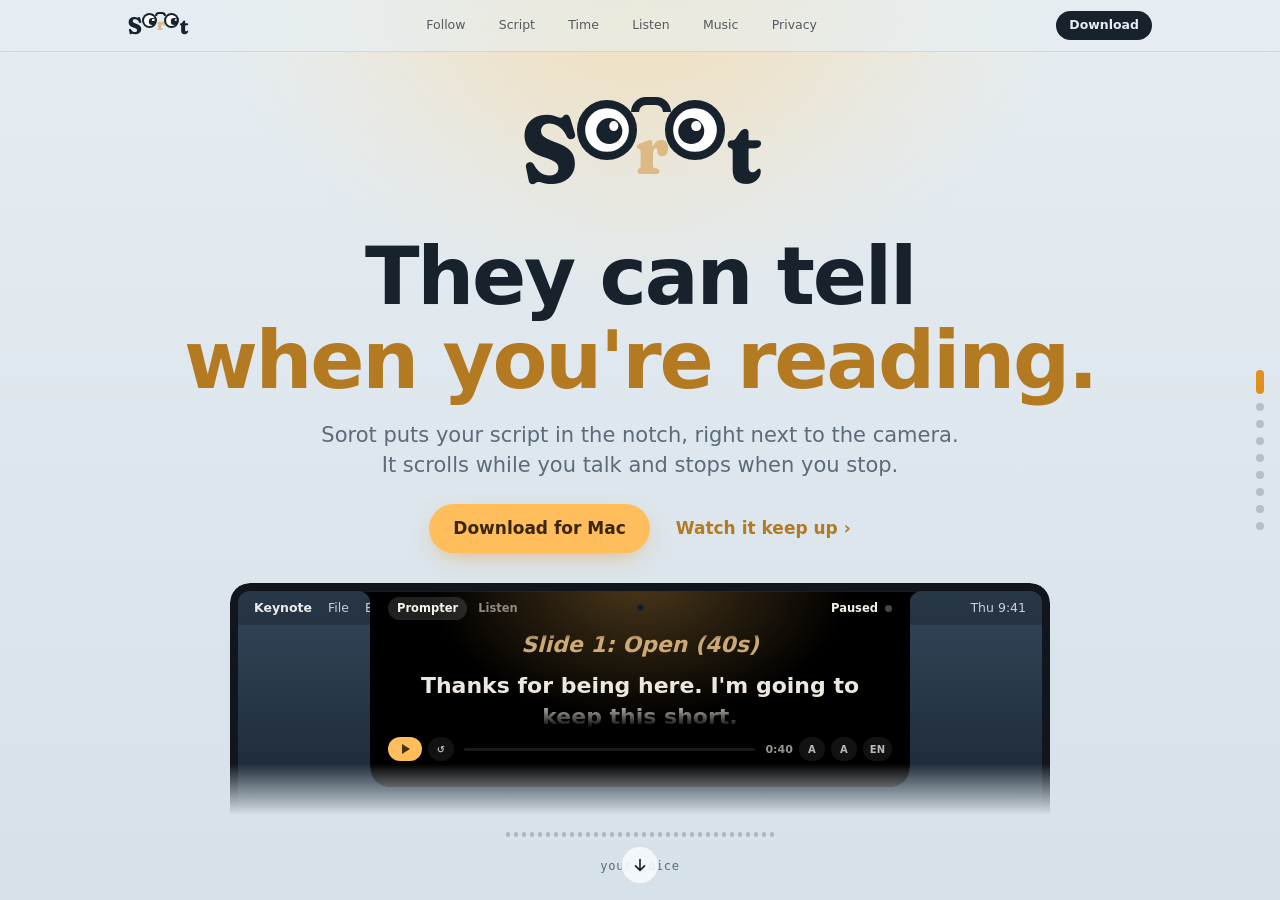
==== index.html @ ab6f8c1e "Add an Activate Sorot Pro guide (sorot.app/activate), linked from the site, the thank-you page and t" ====
<!doctype html>
<html lang="en">
<head>
<meta charset="utf-8">
<meta name="viewport" content="width=device-width, initial-scale=1">
<title>Sorot · the teleprompter in your Mac's notch</title>
<meta name="description" content="They can tell when you're reading. Sorot puts your script in the MacBook notch, next to the camera, and scrolls only while you talk.">
<link rel="canonical" href="https://sorot.app/">
<meta property="og:title" content="Sorot · the teleprompter in your Mac's notch">
<meta property="og:url" content="https://sorot.app/">
<meta property="og:image" content="https://sorot.app/img/icon.png">
<meta name="theme-color" content="#e6edf2">
<link rel="icon" href="img/icon.png?v=2">
<script>
  try {
    const saved = localStorage.getItem("sorot-theme");
    document.documentElement.dataset.theme = saved || (matchMedia("(prefers-color-scheme: dark)").matches ? "dark" : "light");
  } catch { document.documentElement.dataset.theme = "light"; }
</script>
<link rel="preconnect" href="https://fonts.gstatic.com" crossorigin>
<link rel="stylesheet" href="https://fonts.googleapis.com/css2?family=Fraunces:opsz,wght,SOFT@144,750,100&text=Sorot&display=swap">
<link rel="stylesheet" href="site.css?v=28">
</head>
<body>

<header class="nav">
  <a class="brand" href="#top"><span class="logo" role="img" aria-label="Sorot"><span class="ch" aria-hidden="true">S</span><span class="specs" aria-hidden="true"><span class="arch"></span><span class="lens a"><span class="pupil"></span><span class="lid"></span></span><span class="nose">r</span><span class="lens b"><span class="pupil"></span><span class="lid"></span></span></span><span class="ch" aria-hidden="true">t</span></span></a>
  <nav aria-label="Sections">
    <a href="#follow">Follow</a>
    <a href="#script">Script</a>
    <a href="#time">Time</a>
    <a href="#listen">Listen</a>
    <a href="#music">Music</a>
    <a href="#private">Privacy</a>
  </nav>
  <div class="nav-right">
    <a class="get" href="https://github.com/rzrizaldy/sorot/releases/latest/download/Sorot.dmg">Download</a>
  </div>
</header>

<div class="rail" id="rail" aria-label="Slides"></div>
<button class="next" id="next" aria-label="Next slide"><svg viewBox="0 0 20 20" width="18" height="18" aria-hidden="true"><path d="M10 4v12m0 0l-5-5m5 5l5-5" fill="none" stroke="currentColor" stroke-width="1.8" stroke-linecap="round" stroke-linejoin="round"/></svg></button>

<main class="deck" id="deck">

  <section class="slide" id="top" data-title="Sorot">
    <div class="wrap center">
      <p class="hero-logo r"><span class="logo big" role="img" aria-label="Sorot"><span class="ch" aria-hidden="true">S</span><span class="specs" aria-hidden="true"><span class="arch"></span><span class="lens a"><span class="pupil"></span><span class="lid"></span></span><span class="nose">r</span><span class="lens b"><span class="pupil"></span><span class="lid"></span></span></span><span class="ch" aria-hidden="true">t</span></span></p>
      <h1 class="r">They can tell<br><span class="grad-green">when you're reading.</span></h1>
      <p class="lede r">Sorot puts your script in the notch, right next to the camera. It scrolls while you talk and stops when you stop.</p>
      <p class="links r"><a class="btn" href="https://github.com/rzrizaldy/sorot/releases/latest/download/Sorot.dmg">Download for Mac</a><a class="more" href="#follow">Watch it keep up <span aria-hidden="true">›</span></a></p>
      <div class="demo r" data-demo="prompter">
        <div class="screen">
          <div class="menubar"><span><b>Keynote</b><i>File</i><i>Edit</i><i>View</i><i>Play</i></span><span><i>Thu 9:41</i></span></div>
          <div class="notch-wrap">
            <div class="card" data-mode="prompter">
              <div class="c-top">
                <div class="c-tabs"><span class="c-tab" data-tab="prompter">Prompter</span><span class="c-tab" data-tab="listen">Listen</span></div>
                <div class="c-gap"></div>
                <div class="c-status"><span data-el="status">Paused</span><span class="c-dot" data-el="dot"></span></div>
              </div>
              <div class="c-stage"><div class="c-flow" data-el="flow"></div></div>
              <div class="c-foot">
                <span class="c-play" data-el="play"></span><span class="c-chip">↺</span>
                <span class="c-bar"><span data-el="bar"></span></span>
                <span class="c-time" data-el="time">0:40</span>
                <span class="c-chip">A</span><span class="c-chip">A</span><span class="c-chip">EN</span>
              </div>
            </div>
          </div>
          <div class="camera" aria-hidden="true"></div>
        </div>
        <div class="voice"><div class="wave" data-el="wave" aria-hidden="true"></div><p class="voice-label" data-el="label">your voice</p></div>
      </div>
    </div>
  </section>

  <section class="slide" id="follow" data-title="It follows you">
    <div class="wrap">
      <p class="eyebrow green r">Voice follow</p>
      <h2 class="r">Talk, and it moves.<br><span class="dim">Stop, and it stops.</span></h2>
      <div class="tiles three">
        <article class="tile r">
          <div class="strip" data-strip="follow"><span>Thanks</span> <span>for</span> <span>being</span> <span>here</span> <span>today</span></div>
          <h3>One word at a time</h3>
          <p>The words you've said fade. The next ones sit at the top, a few centimetres from the lens. No speed dial to set. Your voice is the speed.</p>
        </article>
        <article class="tile r">
          <div class="strip" data-strip="wait"><span>So</span> <span>here's</span> <span>the</span> <span>plan</span> <i>· · ·</i></div>
          <h3>Go quiet. It holds</h3>
          <p>Take a breath. Answer a question. Tell the story that isn't in your notes. It stays put until it hears the script again.</p>
        </article>
        <article class="tile r">
          <div class="strip" data-strip="jump"><span>one</span> <span>two</span> <span>three</span> <span>four</span> <span>five</span></div>
          <h3>Lose your place. It finds you</h3>
          <p>Skip a paragraph or start a sentence over, and it catches up within a few words. Or click any word and carry on from there.</p>
        </article>
      </div>
    </div>
  </section>

  <section class="slide" id="script" data-title="It reads your script">
    <div class="wrap split">
      <div>
        <p class="eyebrow green r">Script smarts</p>
        <h2 class="r">Paste your messy notes.<br><span class="dim">It works out what's yours to say.</span></h2>
        <p class="body r">Slide titles. Timings. “(pause here)”. You wrote those for yourself, so they show up as cues and it doesn't wait for you to say them. A line it can't call, like a one-word heading, gets checked by a model running on your Mac: <strong>Apple Intelligence</strong>, or <strong>Gemma</strong> if you have it. The model can label a line. It can't change one.</p>
      </div>
      <div class="sheet r" aria-label="An example script with cues highlighted">
        <p class="note"><em>heading · 40s</em>Slide 3: Results (about 40s)</p>
        <p><span class="note inline">(point at the chart)</span> Sales doubled in the second half. <span class="note inline">(pause)</span></p>
        <p>And we did it with the same team.</p>
        <p class="note"><em>checked on your Mac</em>Wrap-up</p>
        <p>Thank you. I'd love your questions.</p>
      </div>
    </div>
  </section>

  <section class="slide" id="time" data-title="Time and points">
    <div class="wrap">
      <p class="eyebrow green r">Time and points</p>
      <h2 class="r">You wrote “40 seconds”.<br><span class="dim">Now it's a countdown.</span></h2>
      <div class="tiles two">
        <article class="tile big r">
          <div class="clock"><span class="clock-num" id="clockNum">0:40</span><span class="clock-cap">Slide 3: Results</span></div>
          <h3>The clock is already in your notes</h3>
          <p>Put a time in a heading and that part gets its own countdown. Put <code>minutes: 5</code> on the first line for the whole talk. It goes amber when the rest won't fit at the speed you're going.</p>
        </article>
        <article class="tile big r">
          <ul class="points" id="points">
            <li>Why this role</li>
            <li class="must">Why me</li>
            <li class="must">My question</li>
          </ul>
          <h3>The three things you can't forget</h3>
          <p>Mark a heading with <code>!</code> and give it a phrase to listen for. Say it in your own words and it still gets ticked. About to run out of time before one? One click jumps you to it. At the end you see your time, your pace and what you missed.</p>
        </article>
      </div>
    </div>
  </section>

  <section class="slide vice" id="listen" data-title="Listen">
    <div class="wrap center">
      <p class="eyebrow r"><span class="grad-vice">Listen</span></p>
      <h2 class="r">Didn't catch that?<br><span class="grad-vice">Read it.</span></h2>
      <p class="lede r">Switch to Listen and the notch captions whoever is talking: the person across the table, or the call on your Mac. Pause when you need a minute, stop when they're done.</p>
      <p class="lede r tight">Got a recording? <b>Drop it on the notch.</b> A voice memo, a call, a video: it's turned into text on your Mac in seconds. Save any transcript as text with timestamps, or as <b>.srt subtitles</b> for your video editor.</p>
      <div class="demo r" data-demo="listen">
        <div class="screen">
          <div class="menubar"><span><b>FaceTime</b><i>File</i><i>Edit</i><i>Video</i></span><span><i>Thu 9:41</i></span></div>
          <div class="notch-wrap">
            <div class="card" data-mode="listen">
              <div class="c-top">
                <div class="c-tabs"><span class="c-tab" data-tab="prompter">Prompter</span><span class="c-tab" data-tab="listen">Listen</span></div>
                <div class="c-gap"></div>
                <div class="c-status"><span data-el="status">Off</span><span class="c-dot" data-el="dot"></span></div>
              </div>
              <div class="c-stage"><div class="c-flow" data-el="flow"></div></div>
              <div class="c-foot">
                <span class="c-play" data-el="play"></span><span class="c-chip">mic</span><span class="c-spacer"></span>
                <span class="c-chip">A</span><span class="c-chip">A</span><span class="c-chip">EN</span>
              </div>
            </div>
          </div>
          <div class="camera" aria-hidden="true"></div>
        </div>
        <div class="voice"><div class="wave" data-el="wave" aria-hidden="true"></div><p class="voice-label" data-el="label">someone else's voice</p></div>
      </div>
    </div>
  </section>

  <section class="slide music" id="music" data-title="Music">
    <div class="wrap center">
      <p class="eyebrow r"><span class="grad-music">Music</span></p>
      <h2 class="r">Sing like nobody's<br><span class="grad-music">listening.</span></h2>
      <p class="lede r">Hit play in Spotify or Apple Music. The notch turns into karaoke, every line lights up right on the beat, and all that's left to do is turn it up and belt it out.</p>
      <div class="demo r" data-demo="music">
        <div class="screen">
          <div class="menubar"><span><b>Spotify</b><i>File</i><i>Edit</i><i>Playback</i></span><span><i>Fri 11:58 PM</i></span></div>
          <div class="notch-wrap">
            <div class="card" data-mode="music">
              <div class="c-top">
                <div class="c-tabs"><span class="c-tab" data-tab="prompter">≡</span><span class="c-tab" data-tab="listen">“”</span><span class="c-tab" data-tab="music">♪ Music</span></div>
                <div class="c-gap"></div>
                <div class="c-status"><span data-el="status">Paused</span><span class="c-dot" data-el="dot"></span></div>
              </div>
              <div class="c-stage"><div class="c-flow" data-el="flow"></div></div>
              <div class="c-foot">
                <span class="c-chip">⏮</span><span class="c-play" data-el="play"></span><span class="c-chip">⏭</span>
                <span class="c-song"><b>Night Drive</b><i>The Notch Band</i></span>
                <span class="c-time" data-el="time">0:00 / 3:12</span>
                <span class="c-chip">A</span><span class="c-chip">A</span>
              </div>
            </div>
          </div>
          <div class="camera" aria-hidden="true"></div>
        </div>
        <div class="voice"><div class="wave" data-el="wave" aria-hidden="true"></div><p class="voice-label" data-el="label">turn it up</p></div>
      </div>
      <div class="tiles three left">
        <article class="tile r"><h3>Every word, on the beat</h3><p>Lines light up the second they're sung. You just sing.</p></article>
        <article class="tile r"><h3>Skip to the good part</h3><p>Play, pause, next. Or click a line and jump straight to the chorus.</p></article>
        <article class="tile r"><h3>Lyrics on your call</h3><p>Off until you say so. Then just the song's title and artist go to lrclib.net.</p></article>
      </div>
    </div>
  </section>

  <section class="slide" id="private" data-title="Privacy">
    <div class="wrap center">
      <p class="eyebrow green r">Privacy</p>
      <h2 class="r">Nothing leaves<br>this Mac.</h2>
      <div class="tiles three left">
        <article class="tile r"><h3>No server</h3><p>Your Mac does the listening with Apple's built-in speech models. No account. No upload. The one exception is lyrics, and only if you turn them on: then the song's title and artist go to lrclib.net.</p></article>
        <article class="tile r"><h3>Shut means off</h3><p>The mic runs only while the card is open and you've pressed start. Fold it back into the notch and it's off.</p></article>
        <article class="tile r"><h3>Only you see it</h3><p>It's set to stay out of screen shares and recordings. Nothing you say is saved.</p></article>
      </div>
      <p class="links r"><a class="more" href="/privacy/">Read the privacy policy <span aria-hidden="true">›</span></a></p>
    </div>
  </section>

  <section class="slide" id="keys" data-title="Keys">
    <div class="wrap">
      <p class="eyebrow green r">Control</p>
      <h2 class="r">Eight keys.<br><span class="dim">Or none at all.</span></h2>
      <dl class="keys r">
        <div><dt><kbd>⌃</kbd><kbd>⌥</kbd><kbd>P</kbd></dt><dd>Open or hide, from anywhere</dd></div>
        <div><dt><kbd>Space</kbd></dt><dd>Start or pause</dd></div>
        <div><dt><kbd>←</kbd><kbd>→</kbd></dt><dd>A line, or a song, back or forward</dd></div>
        <div><dt><kbd>⌘</kbd><kbd>V</kbd></dt><dd>Paste a script</dd></div>
        <div><dt><kbd>⌘</kbd><kbd>+</kbd><kbd>−</kbd></dt><dd>Text size</dd></div>
        <div><dt><kbd>Tab</kbd></dt><dd>Prompter, Listen, Music</dd></div>
        <div><dt><kbd>R</kbd></dt><dd>Back to the top</dd></div>
        <div><dt><kbd>Esc</kbd></dt><dd>Fold into the notch</dd></div>
      </dl>
    </div>
  </section>

  <section class="slide" id="get" data-title="Get it">
    <div class="wrap center">
      <img class="app-icon" src="img/icon.png?v=2" alt="" width="132" height="132">
      <h2 class="r huge">Look up.</h2>
      <p class="lede r">Free to download. Music is free, and the prompter and Listen are yours for three sessions each. Then <b>Sorot Pro</b> is $8.99, once, with every update to come.</p>
      <p class="links r"><a class="btn" href="https://github.com/rzrizaldy/sorot/releases/latest/download/Sorot.dmg">Download for Mac</a><a class="btn ghost-btn" href="/buy/">Get Pro · $8.99</a></p>
      <p class="meta r"><span id="latest">Sorot.dmg · macOS 26+ · Apple silicon</span> · <a href="/activate/">Activate Pro</a> · <a href="https://github.com/rzrizaldy/sorot/releases">All versions</a> · <a id="sumLink" href="https://github.com/rzrizaldy/sorot/releases/latest">SHA-256</a></p>
      <p class="appstore r"><img src="img/mac-app-store.svg" alt="Mac App Store" width="156" height="40"><span class="soon">Coming soon</span></p>
      <ol class="steps r">
        <li>
          <span class="step-n">1</span>
          <h3>Open the DMG</h3>
          <p>Drag Sorot into your Applications folder.</p>
        </li>
        <li>
          <span class="step-n">2</span>
          <h3>Allow it once</h3>
          <p>It isn't notarized yet, so macOS stops the first open. Go to System Settings › Privacy &amp; Security, scroll down and click <b>Open Anyway</b>.</p>
        </li>
        <li>
          <span class="step-n">3</span>
          <h3>Click the notch</h3>
          <p>Drop in a script and press Space. Start talking.</p>
        </li>
      </ol>
      <footer class="foot r">
        <p class="fine">For anyone who'd rather look up. · <a href="/privacy/">Privacy</a> · <a href="/activate/">Activate Pro</a> · <a href="mailto:support@sorot.app">support@sorot.app</a></p>
        <div class="themes" role="group" aria-label="Colour theme">
          <button type="button" data-theme="light" aria-pressed="true"><svg viewBox="0 0 16 16" aria-hidden="true"><circle cx="8" cy="8" r="3.2" fill="currentColor"/><path d="M8 1.2v1.6M8 13.2v1.6M1.2 8h1.6M13.2 8h1.6M3.2 3.2l1.1 1.1M11.7 11.7l1.1 1.1M3.2 12.8l1.1-1.1M11.7 4.3l1.1-1.1" stroke="currentColor" stroke-width="1.4" stroke-linecap="round"/></svg><span class="label">Light</span></button>
          <button type="button" data-theme="dark" aria-pressed="false"><svg viewBox="0 0 16 16" aria-hidden="true"><path d="M13.4 10.2A5.8 5.8 0 0 1 5.8 2.6a5.8 5.8 0 1 0 7.6 7.6z" fill="currentColor"/></svg><span class="label">Dark</span></button>
          <button type="button" data-theme="colorful" aria-pressed="false"><svg viewBox="0 0 16 16" aria-hidden="true"><circle cx="5.2" cy="6" r="3.4" fill="#9cc0b0"/><circle cx="10.8" cy="6" r="3.4" fill="#1f3a30"/><circle cx="8" cy="10.6" r="3.4" fill="#ef8a6b"/></svg><span class="label">Colorful</span></button>
        </div>
      </footer>
    </div>
  </section>
</main>

<script src="phone.js?v=1"></script>
<script src="demo.js?v=26"></script>
</body>
</html>
---- site.css ----
/* Sorot. A deck you scroll, one idea per screen. Light blue-grey sky, warm lamp
   light, and motion with a bit of bounce: things anticipate, squash, overshoot, settle. */
:root {
  --bg: #e6edf2;
  --bg-2: #d5e0e8;
  --tile: #ffffff;
  --text: #17222d;
  --gray: #5b6b7a;
  --line: color-mix(in srgb, var(--text) 10%, transparent);
  --lamp: #ffbd5c;
  --lamp-ink: #3a2608;
  --cue: #b37a22;
  --violet: #b870ff;
  --amber: #e0901f;
  --sans: -apple-system, BlinkMacSystemFont, "SF Pro Display", "SF Pro Text", "Helvetica Neue", "Inter", system-ui, sans-serif;
  --mono: ui-monospace, "SF Mono", Menlo, monospace;
  --bounce: cubic-bezier(0.34, 1.56, 0.64, 1);
  --scale: 1;
  --nav: 52px;
  --nav-bg: rgba(230, 237, 242, 0.72);
  --chip: rgba(255, 255, 255, 0.75);
  --ring: #b7c4cf;
  --shadow: rgb(40, 70, 100);
  --glow-1: rgba(255, 205, 120, 0.55);
  --glow-2: rgba(255, 220, 160, 0.16);
  --logo-nose: #dcb985;
  color-scheme: light;
}
/* Dark: the same lamp, at night. */
:root[data-theme="dark"] {
  --bg: #0f141a; --bg-2: #090d12; --tile: #19212b; --text: #edf1f5; --gray: #8f9cab; --line: rgba(255, 255, 255, 0.1);
  --cue: #e3bd84; --amber: #f2a93b; --nav-bg: rgba(15, 20, 26, 0.72); --chip: rgba(25, 33, 43, 0.85); --ring: #3a4654;
  --shadow: rgb(0, 0, 0); --glow-1: rgba(255, 189, 92, 0.22); --glow-2: rgba(255, 189, 92, 0.06); --logo-nose: #dcb985;
  color-scheme: dark;
}
/* Colourful: the logo lab's Sage. Forest ink on pale sage, a coral nose. */
:root[data-theme="colorful"] {
  --bg: #dbe7e2; --bg-2: #c8dad2; --tile: #f4f9f6; --text: #1f3a30; --gray: #4c6a5e; --line: rgba(31, 58, 48, 0.12);
  --lamp: #ef8a6b; --lamp-ink: #3b160b; --cue: #c45f3d; --amber: #d9704b; --nav-bg: rgba(219, 231, 226, 0.75); --chip: rgba(244, 249, 246, 0.85);
  --ring: #a8c3b7; --shadow: rgb(31, 58, 48); --glow-1: rgba(239, 138, 107, 0.26); --glow-2: rgba(239, 138, 107, 0.07); --logo-nose: #ef8a6b;
  color-scheme: light;
}
:root[data-theme="colorful"] .btn { box-shadow: 0 8px 24px -10px rgba(217, 112, 75, 0.6); }

/* The theme switch in the nav. */
.themes { display: inline-flex; padding: 2px; border-radius: 980px; background: color-mix(in srgb, var(--text) 8%, transparent); }
.themes button { display: inline-flex; align-items: center; gap: 5px; border: 0; background: none; color: var(--gray); font: 600 12px var(--sans); padding: 4px 10px; border-radius: 980px; cursor: pointer; transition: background 0.25s, color 0.25s, transform 0.35s var(--bounce); }
.themes button:hover { color: var(--text); }
.themes button:active { transform: scale(0.92); }
.themes button[aria-pressed="true"] { background: var(--tile); color: var(--text); box-shadow: 0 2px 8px -4px color-mix(in srgb, var(--shadow) 50%, transparent); }
.themes svg { width: 13px; height: 13px; }

* { box-sizing: border-box; }
html, body { height: 100%; }
body { margin: 0; transition: background 0.4s; background: var(--bg); color: var(--text); font: 17px/1.47 var(--sans); -webkit-font-smoothing: antialiased; overflow: hidden; }
a { color: inherit; text-decoration: none; }
h1, h2, h3, p, ul, dl, dd { margin: 0; }
:focus-visible { outline: 2px solid var(--amber); outline-offset: 3px; border-radius: 8px; }

/* ---------- The logo: S o r o t. The o's are reading glasses, the r drops
   between them as a cream nose, the lenses resting on it. Set in Fraunces. ---------- */
.logo {
  display: inline-flex; align-items: baseline; line-height: 1; color: var(--text); cursor: default;
  font-family: "Fraunces", Georgia, serif; font-weight: 750; font-variation-settings: "SOFT" 100, "opsz" 144; letter-spacing: -0.03em;
  --lens: 0.62em; --rim: 0.085em; --gap: 0.3em; --lift: 0.24em; --nose: var(--logo-nose);
}
.logo .ch { display: inline-block; transform-origin: 50% 100%; }
.logo .specs { position: relative; display: inline-block; width: calc(var(--lens) * 2 + var(--gap)); height: calc(var(--lens) + var(--lift)); margin: 0 0.03em; transform-origin: 50% 100%; }
.logo .lens { position: absolute; bottom: var(--lift); z-index: 1; width: var(--lens); height: var(--lens); border-radius: 50%; background: #fff; box-shadow: inset 0 0 0 var(--rim) currentColor; overflow: hidden; }
.logo .lens.a { left: 0; }
.logo .lens.b { right: 0; }
.logo .pupil { position: absolute; left: 50%; top: 50%; width: 44%; height: 44%; margin: -22% 0 0 -22%; border-radius: 50%; background: #17222d; transition: transform 0.2s ease-out; }
.logo .pupil::after { content: ""; position: absolute; width: 36%; height: 36%; left: 50%; top: 12%; border-radius: 50%; background: #fff; }
.logo .lid { position: absolute; inset: 0; background: currentColor; transform: translateY(-101%); }
.logo.blink .lid { animation: blink 0.24s ease-in-out; }
@keyframes blink { 0%, 100% { transform: translateY(-101%); } 45%, 55% { transform: translateY(0); } }
.logo .arch { position: absolute; left: calc(var(--lens) - 0.06em); right: calc(var(--lens) - 0.06em); bottom: calc(var(--lens) * 0.8 + var(--lift)); height: 0.16em; border: var(--rim) solid currentColor; border-bottom: 0; border-radius: 0.3em 0.3em 0 0; }
.logo .nose { position: absolute; left: 50%; bottom: -0.02em; z-index: 0; font-size: 0.78em; color: var(--nose); translate: -50% 0; transform-origin: 50% 0; }
.logo.hop .nose { animation: sniff 0.6s ease-in-out 0.15s; }
@keyframes sniff { 0%, 100% { transform: none; } 25% { transform: scale(1.08, 0.92); } 50% { transform: rotate(-6deg); } 75% { transform: rotate(5deg); } }
.logo.hop .ch, .logo.hop .specs { animation: hop 0.7s var(--bounce) both; }
.logo.hop > :nth-child(2) { animation-delay: 0.05s; }
.logo.hop > :nth-child(3) { animation-delay: 0.1s; }
@keyframes hop {
  0% { transform: none; }
  18% { transform: scale(1.12, 0.82); }                     /* anticipation: squash */
  45% { transform: translateY(-0.2em) scale(0.9, 1.14); }   /* up, stretched */
  70% { transform: scale(1.07, 0.92); }                     /* land: squash */
  100% { transform: none; }
}
.logo.enter .ch, .logo.enter .specs { animation: drop 0.95s var(--bounce) both; }
.logo.enter > :nth-child(1) { animation-delay: 0.05s; }
.logo.enter > :nth-child(2) { animation-delay: 0.16s; }
.logo.enter > :nth-child(3) { animation-delay: 0.3s; }
@keyframes drop {
  0% { opacity: 0; transform: translateY(-0.9em) scale(0.85, 1.2); }
  55% { opacity: 1; transform: translateY(0) scale(1.18, 0.78); }
  75% { transform: translateY(-0.06em) scale(0.95, 1.06); }
  100% { opacity: 1; transform: none; }
}

/* ---------- Nav ---------- */
.nav {
  position: fixed; inset: 0 0 auto 0; z-index: 30; height: var(--nav); display: flex; align-items: center; justify-content: space-between; gap: 16px;
  padding: 0 max(22px, calc((100vw - 1024px) / 2)); background: var(--nav-bg);
  -webkit-backdrop-filter: saturate(180%) blur(20px); backdrop-filter: saturate(180%) blur(20px); border-bottom: 1px solid var(--line);
}
.brand { font-size: 24px; display: flex; }
.nav nav { display: flex; gap: clamp(14px, 2.6vw, 34px); font-size: 12.5px; color: color-mix(in srgb, var(--text) 72%, transparent); }
.nav nav a { transition: color 0.2s; }
.nav nav a:hover, .nav nav a.on { color: var(--text); }
.nav nav a.on { font-weight: 600; }
.nav-right { display: flex; align-items: center; gap: 14px; }
.count { font: 12px var(--sans); color: var(--gray); font-variant-numeric: tabular-nums; }
.get { font-size: 12.5px; font-weight: 600; padding: 5px 13px; border-radius: 980px; background: var(--text); color: var(--bg); display: inline-block; transition: transform 0.3s var(--bounce); }
.get:hover { transform: scale(1.07); }

/* ---------- Deck ---------- */
.deck { height: 100svh; overflow-y: auto; scroll-snap-type: y mandatory; scroll-behavior: smooth; overscroll-behavior-y: contain; }
.slide {
  position: relative; min-height: 100svh; scroll-snap-align: start; scroll-snap-stop: always;
  display: grid; place-items: center; padding: calc(var(--nav) + 28px) 22px 64px; overflow: hidden;
  background: linear-gradient(180deg, var(--bg) 0%, var(--bg-2) 100%);
}
.slide::before { /* the lamp: a soft warm pool of light from above */
  content: ""; position: absolute; inset: 0; pointer-events: none; opacity: 0; transition: opacity 1.2s ease;
  background: radial-gradient(46% 52% at 50% -6%, var(--glow-1), var(--glow-2) 55%, transparent 75%);
}
.slide.active::before { opacity: 1; }
/* Listen is the night scene. */
.slide.vice { background: radial-gradient(70% 60% at 50% 112%, #3b1d6e 0%, #191230 55%, #0f0c1c 100%); color: #f3effa; --gray: #a99fc2; --line: rgba(255, 255, 255, 0.12); }
.slide.vice::before { background: radial-gradient(60% 60% at 50% 108%, rgba(115, 41, 219, 0.5), rgba(255, 79, 163, 0.12) 48%, transparent 72%); }
.wrap { position: relative; width: min(100%, 1024px); }
.wrap.center { text-align: center; }

h1, h2 { font-weight: 700; letter-spacing: -0.028em; line-height: 1.05; text-wrap: balance; }
h1 { font-size: clamp(42px, 6.6vw, 80px); }
h2 { font-size: clamp(34px, 5.2vw, 64px); }
h2.huge { font-size: clamp(64px, 12vw, 150px); letter-spacing: -0.04em; }
h3 { font-size: 21px; font-weight: 650; letter-spacing: -0.012em; line-height: 1.2; }
.dim { color: var(--gray); }
.eyebrow { font-size: clamp(17px, 1.8vw, 21px); font-weight: 650; margin-bottom: 12px; letter-spacing: -0.005em; }
.eyebrow.green { color: var(--cue); }
.grad-green { color: var(--cue); }
.grad-vice { color: var(--violet); }
.hero-logo { font-size: clamp(56px, 8vw, 96px); margin-bottom: 14px; }
.lede { max-width: 640px; margin: 18px auto 0; font-size: clamp(17px, 1.9vw, 21px); line-height: 1.4; color: var(--gray); font-weight: 500; text-wrap: pretty; }
.body { margin-top: 20px; font-size: clamp(16px, 1.6vw, 19px); line-height: 1.5; color: var(--gray); font-weight: 500; max-width: 30em; }
.body strong, .tile p strong { color: var(--text); font-weight: 650; }
.links { margin-top: 24px; display: flex; flex-wrap: wrap; gap: 10px 26px; justify-content: center; align-items: center; font-size: 17px; }
.btn { padding: 12px 24px; border-radius: 980px; background: var(--lamp); color: var(--lamp-ink); font-weight: 650; box-shadow: 0 8px 24px -10px rgba(224, 144, 31, 0.7); transition: transform 0.35s var(--bounce), box-shadow 0.3s; display: inline-block; }
.btn:hover { transform: translateY(-2px) scale(1.04); box-shadow: 0 14px 30px -12px rgba(224, 144, 31, 0.8); }
.btn:active { transform: scale(0.94, 0.9); transition-duration: 0.08s; }
.more { color: var(--cue); font-weight: 600; }
.more:hover { text-decoration: underline; }
code { font: 0.88em var(--mono); color: var(--text); background: color-mix(in srgb, var(--text) 7%, transparent); padding: 1px 6px; border-radius: 6px; }
kbd { display: inline-block; min-width: 30px; padding: 4px 9px; margin-right: 4px; text-align: center; font: 600 14px var(--sans); color: var(--text); background: var(--tile); border: 1px solid var(--line); border-bottom-width: 3px; border-radius: 9px; }

/* Things arrive with a little bounce: rise, overshoot, settle. */
.r { opacity: 0; transform: translateY(34px) scale(0.96); transition: opacity 0.5s ease, transform 0.85s var(--bounce); }
.slide.active .r { opacity: 1; transform: none; }
.slide.active .r:nth-child(2) { transition-delay: 0.07s; }
.slide.active .r:nth-child(3) { transition-delay: 0.14s; }
.slide.active .r:nth-child(4) { transition-delay: 0.21s; }
.slide.active .r:nth-child(5) { transition-delay: 0.3s; }
.slide.active .r:nth-child(6) { transition-delay: 0.38s; }
.slide.active .tiles .r:nth-child(1) { transition-delay: 0.2s; }
.slide.active .tiles .r:nth-child(2) { transition-delay: 0.32s; }
.slide.active .tiles .r:nth-child(3) { transition-delay: 0.44s; }

/* ---------- Rail and next ---------- */
.rail { position: fixed; right: 16px; top: 50%; transform: translateY(-50%); z-index: 25; display: flex; flex-direction: column; gap: 9px; }
.rail button { width: 8px; height: 8px; padding: 0; border: 0; border-radius: 8px; background: color-mix(in srgb, var(--text) 20%, transparent); cursor: pointer; transition: height 0.45s var(--bounce), background 0.3s; }
.rail button:hover { background: color-mix(in srgb, var(--text) 45%, transparent); }
.rail button.on { height: 24px; background: var(--amber); }
.rail button.on.vice { background: var(--violet); }
.next { position: fixed; left: 50%; bottom: 16px; transform: translateX(-50%); z-index: 25; width: 38px; height: 38px; display: grid; place-items: center; border: 1px solid var(--line); border-radius: 50%; background: var(--chip); color: var(--text); cursor: pointer; -webkit-backdrop-filter: blur(12px); backdrop-filter: blur(12px); transition: transform 0.4s var(--bounce); animation: nudge 2.4s ease-in-out infinite; }
.next:hover { background: var(--tile); }
.next.end { transform: translateX(-50%) rotate(180deg); animation: none; }
@keyframes nudge { 0%, 70%, 100% { translate: 0 0; } 80% { translate: 0 5px; } 90% { translate: 0 -2px; } }

/* ---------- Tiles ---------- */
.tiles { display: grid; gap: 16px; margin-top: clamp(26px, 4vw, 44px); }
.tiles.three { grid-template-columns: repeat(3, 1fr); }
.tiles.two { grid-template-columns: repeat(2, 1fr); }
.tiles.left { text-align: left; }
.tile { background: var(--tile); border-radius: 28px; padding: clamp(22px, 2.6vw, 32px); box-shadow: 0 1px 0 color-mix(in srgb, var(--text) 4%, transparent), 0 24px 48px -32px color-mix(in srgb, var(--shadow) 35%, transparent); transition: transform 0.45s var(--bounce); }
.tile:hover { transform: translateY(-4px); }
.tile h3 { margin-bottom: 8px; }
.tile p { color: var(--gray); font-size: 16px; line-height: 1.45; font-weight: 500; }
.strip { height: 56px; margin-bottom: 18px; display: flex; align-items: center; gap: 0.32em; font-size: clamp(17px, 1.9vw, 22px); font-weight: 650; white-space: nowrap; overflow: hidden; }
.strip span { display: inline-block; transition: opacity 0.3s, color 0.3s; }
.strip span.said { opacity: 0.25; }
.strip i { font-style: normal; color: var(--cue); opacity: 0; transition: opacity 0.3s; }
.strip.waiting i { opacity: 1; animation: blinkdots 1.2s ease-in-out infinite; }
.strip span.here { color: var(--amber); animation: pop 0.45s var(--bounce); }
@keyframes blinkdots { 50% { opacity: 0.35; } }
@keyframes pop { 0% { transform: scale(0.8, 1.2); } 60% { transform: scale(1.12, 0.9); } 100% { transform: none; } }

.split { display: grid; grid-template-columns: 1fr 1fr; gap: clamp(28px, 5vw, 72px); align-items: center; }
.sheet { background: var(--tile); border-radius: 28px; padding: clamp(22px, 3vw, 36px); font-size: clamp(17px, 1.8vw, 21px); font-weight: 650; line-height: 1.45; display: grid; gap: 12px; box-shadow: 0 24px 48px -32px color-mix(in srgb, var(--shadow) 35%, transparent); }
.sheet .note { color: var(--cue); font-style: italic; }
.sheet p.note { display: flex; flex-direction: column; }
.sheet .note em { font: 500 11px var(--mono); font-style: normal; letter-spacing: 0.08em; text-transform: uppercase; color: var(--gray); margin-bottom: 2px; }

.clock { height: 132px; display: flex; flex-direction: column; justify-content: center; margin-bottom: 14px; }
.clock-num { display: inline-block; font-size: clamp(56px, 7vw, 88px); font-weight: 700; letter-spacing: -0.03em; line-height: 1; font-variant-numeric: tabular-nums; transition: color 0.4s; }
.clock-num.warn { color: var(--amber); }
.clock-cap { margin-top: 8px; color: var(--cue); font-style: italic; font-weight: 650; }
.points { list-style: none; padding: 0; height: 132px; margin-bottom: 14px; display: flex; flex-direction: column; justify-content: center; gap: 8px; font-size: 19px; font-weight: 650; }
.points li { display: flex; align-items: center; gap: 12px; color: var(--gray); transition: color 0.4s; }
.points li::before { content: ""; width: 22px; height: 22px; border-radius: 50%; border: 2px solid var(--ring); transition: transform 0.5s var(--bounce), background 0.3s, border-color 0.3s; flex-shrink: 0; }
.points li.must::after { content: "must"; font: 600 10.5px var(--mono); letter-spacing: 0.08em; text-transform: uppercase; color: var(--amber); }
.points li.done { color: var(--text); }
.points li.done::before { transform: scale(1.12); background: var(--lamp) url("data:image/svg+xml,%3Csvg xmlns='http://www.w3.org/2000/svg' viewBox='0 0 20 20'%3E%3Cpath d='M5.5 10.5l3 3 6-7' fill='none' stroke='%233a2608' stroke-width='2.2' stroke-linecap='round' stroke-linejoin='round'/%3E%3C/svg%3E") center / 100% no-repeat; border-color: var(--lamp); }
.points li.done::after { content: none; }

.keys { margin-top: clamp(26px, 4vw, 44px); display: grid; grid-template-columns: repeat(2, 1fr); column-gap: 56px; }
.keys div { display: flex; justify-content: space-between; align-items: center; gap: 16px; padding: 13px 0; border-top: 1px solid var(--line); }
.keys dt { white-space: nowrap; }
.keys dd { color: var(--gray); text-align: right; font-weight: 500; }

.app-icon { width: clamp(96px, 12vw, 132px); height: auto; margin-bottom: 6px; filter: drop-shadow(0 18px 24px color-mix(in srgb, var(--shadow) 30%, transparent)); }
.slide.active .app-icon { animation: land 1s var(--bounce) both 0.1s; }
@keyframes land { 0% { transform: translateY(-60px) scale(0.9, 1.15); } 50% { transform: translateY(0) scale(1.15, 0.85); } 72% { transform: scale(0.96, 1.05); } 100% { transform: none; } }
.code { position: relative; margin: 30px auto 16px; max-width: 560px; background: var(--tile); border-radius: 18px; text-align: left; box-shadow: 0 24px 48px -32px color-mix(in srgb, var(--shadow) 35%, transparent); }
.code pre { margin: 0; padding: 20px 22px; overflow-x: auto; }
.code code { background: none; padding: 0; font-size: 15px; }
.copy { position: absolute; top: 12px; right: 12px; font: 600 12px var(--sans); color: var(--text); background: color-mix(in srgb, var(--text) 7%, transparent); border: 0; border-radius: 980px; padding: 6px 13px; cursor: pointer; }
.copy:hover { background: color-mix(in srgb, var(--text) 13%, transparent); }
.fine { max-width: 560px; margin: 0 auto; font-size: 14px; color: var(--gray); }
.fine.foot { margin-top: 44px; font-size: 12px; }

/* ---------- The notch demo ---------- */
.demo { margin: clamp(20px, 3.4vh, 40px) auto 0; width: min(100%, 820px); }
.screen {
  position: relative; height: calc(232px * var(--scale)); overflow: hidden; border: 8px solid #10161c; border-bottom: 0; border-radius: 20px 20px 0 0;
  background: linear-gradient(180deg, #33475a, #1a2532); box-shadow: 0 30px 60px -30px rgba(23, 34, 45, 0.6);
  -webkit-mask-image: linear-gradient(#000 78%, transparent); mask-image: linear-gradient(#000 78%, transparent);
}
.vice .screen { background: linear-gradient(180deg, #2a2038, #120f17); }
.menubar { height: calc(34px * var(--scale)); display: flex; justify-content: space-between; align-items: center; padding: 0 calc(16px * var(--scale)); font-size: calc(12.5px * var(--scale)); color: rgba(255, 255, 255, 0.9); background: rgba(0, 0, 0, 0.22); white-space: nowrap; overflow: hidden; }
.menubar i { font-style: normal; margin-left: calc(16px * var(--scale)); opacity: 0.85; }
.notch-wrap { position: absolute; top: 0; left: 50%; width: 560px; height: 196px; margin-left: -280px; transform: scale(var(--scale)); transform-origin: top center; background: #000; clip-path: path("M187 0 H373 V28 Q373 34 367 34 H193 Q187 34 187 28 Z"); --haze: rgba(255, 189, 92, 0.42); --glow: 0.7; color: #f7f2e8; }
.vice .notch-wrap { --haze: rgba(115, 41, 219, 0.9); }
.notch-wrap::before { content: ""; position: absolute; inset: 0; background: radial-gradient(50% 95% at 50% -5%, var(--haze), transparent 75%); opacity: var(--glow); transition: opacity 0.4s; }
.vice .notch-wrap::before { background: radial-gradient(60% 75% at 50% 112%, var(--haze), transparent 70%); }
.camera { position: absolute; top: calc(13px * var(--scale)); left: 50%; width: calc(7px * var(--scale)); height: calc(7px * var(--scale)); margin-left: calc(-3.5px * var(--scale)); border-radius: 50%; background: #141a22; box-shadow: inset 0 0 0 1px #232c38; }
.card { position: absolute; inset: 0 10px; padding: 0 18px; display: flex; flex-direction: column; text-align: left; opacity: 0; --accent: var(--lamp); }
.card[data-mode="listen"] { --accent: var(--violet); }
.c-top { height: 34px; display: flex; align-items: center; font-size: 11.5px; font-weight: 600; }
.c-tabs, .c-status { flex: 1; display: flex; align-items: center; gap: 2px; }
.c-status { justify-content: flex-end; gap: 7px; white-space: nowrap; }
.c-gap { flex: 0 0 198px; }
.c-tab { padding: 3px 9px; border-radius: 999px; color: #8e8a83; }
.card[data-mode="prompter"] .c-tab[data-tab="prompter"], .card[data-mode="listen"] .c-tab[data-tab="listen"] { color: #f7f2e8; background: rgba(255, 255, 255, 0.13); }
.c-dot { width: 7px; height: 7px; border-radius: 50%; background: rgba(255, 255, 255, 0.28); transition: background 0.2s, box-shadow 0.25s; }
.c-dot.live { background: var(--accent); }
.c-dot.voice { box-shadow: 0 0 0 4px color-mix(in srgb, var(--accent) 35%, transparent); }
.c-stage { height: 99px; margin-top: 4px; overflow: hidden; -webkit-mask-image: linear-gradient(transparent, #000 10px, #000 72%, transparent); mask-image: linear-gradient(transparent, #000 10px, #000 72%, transparent); }
.c-flow { font: 600 22px/31px var(--sans); text-align: center; will-change: transform; }
.card[data-mode="listen"] .c-flow { text-align: left; }
.c-flow span { opacity: 0.96; transition: opacity 0.28s ease; }
.c-flow span.said { opacity: 0.3; }
.c-flow span.cue { color: #e0ba80; font-style: italic; opacity: 0.9; }
.card[data-mode="listen"] .c-flow span.cue { color: var(--accent); }
.c-flow span.cue.said { opacity: 0.25; }
.c-flow span.guess { opacity: 0.5; }
.c-flow span.new { opacity: 0; }
.c-flow br.para { display: block; content: ""; margin-top: 10px; }
.c-foot { height: 30px; margin-top: 6px; display: flex; align-items: center; gap: 6px; }
.c-play { width: 34px; height: 24px; border-radius: 999px; background: var(--accent); position: relative; flex-shrink: 0; }
.c-play::after { content: ""; position: absolute; left: 14px; top: 7px; border: 5px solid transparent; border-left: 8px solid rgba(40, 25, 5, 0.85); border-right: 0; }
.c-play.on::after { left: 12px; top: 7.5px; width: 3px; height: 9px; border: 0; border-left: 3.5px solid rgba(40, 25, 5, 0.85); border-right: 3.5px solid rgba(40, 25, 5, 0.85); }
.c-chip { min-width: 26px; height: 24px; padding: 0 7px; display: grid; place-items: center; border-radius: 999px; background: rgba(255, 255, 255, 0.07); font: 700 10px var(--sans); color: rgba(247, 242, 232, 0.75); }
.c-bar { flex: 1; height: 3px; margin: 0 4px; border-radius: 3px; background: rgba(255, 255, 255, 0.1); overflow: hidden; }
.c-bar span { display: block; height: 100%; width: 0; background: var(--accent); border-radius: 3px; }
.c-time { font: 600 11px var(--sans); color: rgba(247, 242, 232, 0.62); font-variant-numeric: tabular-nums; }
.c-time.warn { color: #f5b84d; }
.c-spacer { flex: 1; }
.voice { display: flex; flex-direction: column; align-items: center; gap: 6px; }
.wave { height: 38px; display: flex; align-items: center; gap: 4px; }
.wave i { width: 4px; height: 4px; border-radius: 4px; background: var(--amber); }
.voice-label { font: 500 12px var(--mono); letter-spacing: 0.06em; color: var(--gray); min-height: 1.5em; }

/* ---------- Small and short screens: let slides be as tall as they need ---------- */
@media (max-width: 860px), (max-height: 720px) {
  .deck { scroll-snap-type: y proximity; }
  .slide { scroll-snap-stop: normal; }
}
@media (max-width: 860px) {
  .nav nav { display: none; }
  .tiles.three, .tiles.two, .split, .keys { grid-template-columns: 1fr; }
  .rail { right: 8px; }
  .slide { padding-right: 30px; }
}
@media (prefers-reduced-motion: reduce) {
  .deck { scroll-behavior: auto; }
  .r { opacity: 1; transform: none; transition: none; }
  .slide::before { transition: none; }
  .strip.waiting i, .next, .logo .ch, .logo .specs, .app-icon, .strip span.here { animation: none !important; }
  .logo .pupil { transition: none; }
}

.steps { list-style: none; padding: 0; margin: 30px auto 0; max-width: 860px; display: grid; grid-template-columns: repeat(3, 1fr); gap: 14px; text-align: left; }
.steps li { position: relative; background: var(--tile); border-radius: 22px; padding: 20px 22px 22px; box-shadow: 0 1px 0 color-mix(in srgb, var(--text) 4%, transparent), 0 22px 44px -32px color-mix(in srgb, var(--shadow) 40%, transparent); }
.steps .step-n { display: grid; place-items: center; width: 30px; height: 30px; margin-bottom: 14px; border-radius: 50%; background: var(--lamp); color: var(--lamp-ink); font-weight: 700; font-size: 15px; font-variant-numeric: tabular-nums; }
.steps h3 { font-size: 17px; margin-bottom: 4px; }
.steps p { font-size: 14.5px; line-height: 1.45; color: var(--gray); font-weight: 500; }
@media (max-width: 860px) { .steps { grid-template-columns: 1fr; } }

.meta a { color: var(--gray); text-decoration: underline; text-decoration-color: color-mix(in srgb, var(--gray) 45%, transparent); text-underline-offset: 2px; }
.meta a:hover { color: var(--text); }
.meta { margin-top: 12px; font-size: 13px; color: var(--gray); font-variant-numeric: tabular-nums; }
.appstore { margin-top: 16px; display: inline-flex; align-items: center; gap: 10px; }
.appstore img { height: 40px; width: auto; opacity: 0.45; filter: grayscale(1); }
:root[data-theme="dark"] .appstore img { filter: grayscale(1) invert(1); opacity: 0.55; }
.appstore .soon { padding: 4px 11px; border-radius: 980px; background: var(--text); color: var(--bg); font-size: 12px; font-weight: 600; letter-spacing: 0.01em; }

/* Footer: a quiet line and the theme switch, like the foot of an Apple page. */
.foot { margin: 48px auto 0; max-width: 760px; padding-top: 18px; border-top: 1px solid var(--line); display: flex; align-items: center; justify-content: space-between; gap: 14px; flex-wrap: wrap; }
.foot .fine { margin: 0; font-size: 12px; }
.foot .fine a { text-decoration: underline; text-decoration-color: color-mix(in srgb, var(--gray) 45%, transparent); text-underline-offset: 2px; }
.foot .fine a:hover { color: var(--text); }
.steps p b { color: var(--text); font-weight: 650; }
@media (max-width: 560px) { .foot { justify-content: center; } }

/* ---------- Music: a coral stage light, karaoke in the notch ---------- */
.slide.music::before { background: radial-gradient(42% 50% at 30% -6%, rgba(255, 77, 157, 0.38), transparent 70%), radial-gradient(42% 50% at 72% -6%, rgba(77, 107, 255, 0.32), transparent 70%); }
.grad-music { color: #d6246f; }
:root[data-theme="dark"] .grad-music { color: #ff4d9d; }
.slide.music .tiles { margin-top: 14px; }
.slide.music .tile { padding: 16px 20px; border-radius: 22px; }
.slide.music .tile h3 { font-size: 17px; margin-bottom: 4px; }
.slide.music .tile p { font-size: 14.5px; }
.slide.music .lede { margin-top: 12px; }
.slide.music .demo { margin-top: 18px; }
.slide.music .voice { margin-top: -6px; }
.card[data-mode="music"] { --accent: #ff4d9d; }
.music .notch-wrap { --haze: rgba(255, 77, 157, 0.75); }
.music .notch-wrap::before { background: radial-gradient(55% 80% at 35% 112%, var(--haze), transparent 70%), radial-gradient(55% 80% at 70% 115%, rgba(77, 107, 255, 0.7), transparent 70%); }
.music .notch-wrap::after { content: ""; position: absolute; left: 0; right: 0; bottom: 0; height: 36px; pointer-events: none; background: var(--mwave, none); opacity: 0.9; }
.card[data-mode="music"] .c-tab[data-tab="music"] { color: #f7f2e8; background: rgba(255, 255, 255, 0.13); }
.card[data-mode="music"] .c-flow { text-align: center; }
.k-line { display: block; height: 31px; white-space: nowrap; overflow: hidden; text-overflow: ellipsis; opacity: 0.5; transition: opacity 0.4s ease, transform 0.5s var(--bounce); }
.k-line.past { opacity: 0.25; }
.k-line.now { opacity: 1; transform: scale(1.04); background: linear-gradient(90deg, var(--accent) var(--p, 0%), #f7f2e8 var(--p, 0%)); -webkit-background-clip: text; background-clip: text; color: transparent; }
.c-song { flex: 1; min-width: 0; display: flex; flex-direction: column; line-height: 1.1; padding-left: 4px; }
.c-song b { font: 700 10.5px var(--sans); color: #f7f2e8; white-space: nowrap; overflow: hidden; text-overflow: ellipsis; }
.c-song i { font: 500 9.5px var(--sans); font-style: normal; color: #8e8a83; }

.btn.ghost-btn { background: transparent; color: var(--text); box-shadow: inset 0 0 0 1.5px color-mix(in srgb, var(--text) 25%, transparent); }
.btn.ghost-btn:hover { box-shadow: inset 0 0 0 1.5px var(--text); }
.lede b { color: var(--text); }

/* ---------- Phones: "Send to my Mac" sheet (phone.js) ---------- */
.send { position: fixed; inset: 0; z-index: 60; display: flex; align-items: flex-end; justify-content: center; }
.send[hidden] { display: none; }
.send-scrim { position: absolute; inset: 0; background: rgba(15, 20, 26, 0.38); opacity: 0; transition: opacity 0.28s ease; }
.send-card { position: relative; width: min(100%, 460px); margin: 0 10px 10px; padding: 26px 22px 22px; border-radius: 30px; background: var(--tile); color: var(--text); text-align: center; box-shadow: 0 30px 60px -20px rgba(15, 20, 26, 0.5); transform: translateY(110%); transition: transform 0.5s var(--bounce); }
.send.on .send-scrim { opacity: 1; }
.send.on .send-card { transform: none; }
.send-x { position: absolute; top: 12px; right: 12px; width: 32px; height: 32px; border: 0; border-radius: 50%; background: color-mix(in srgb, var(--text) 8%, transparent); color: var(--gray); font: 400 22px/1 var(--sans); cursor: pointer; }
.send-eyebrow { font-size: 14px; font-weight: 650; color: var(--cue); }
.send-card h3 { margin-top: 4px; font-size: 26px; letter-spacing: -0.02em; }
.send-lede { margin-top: 6px; font-size: 15.5px; color: var(--gray); font-weight: 500; }
.send-actions { margin-top: 20px; display: grid; gap: 10px; }
.send-actions .btn { width: 100%; border: 0; font: 650 17px var(--sans); cursor: pointer; display: flex; flex-direction: column; align-items: center; gap: 2px; }
.send-actions .btn span { font-size: 12.5px; font-weight: 550; opacity: 0.75; }
.send-fine { margin-top: 14px; font-size: 12.5px; color: var(--gray); }
@media (prefers-reduced-motion: reduce) { .send-card, .send-scrim { transition: none; } }

.lede.tight { margin-top: 10px; font-size: clamp(15px, 1.6vw, 18px); }
.slide.vice .lede b { color: #f3effa; }
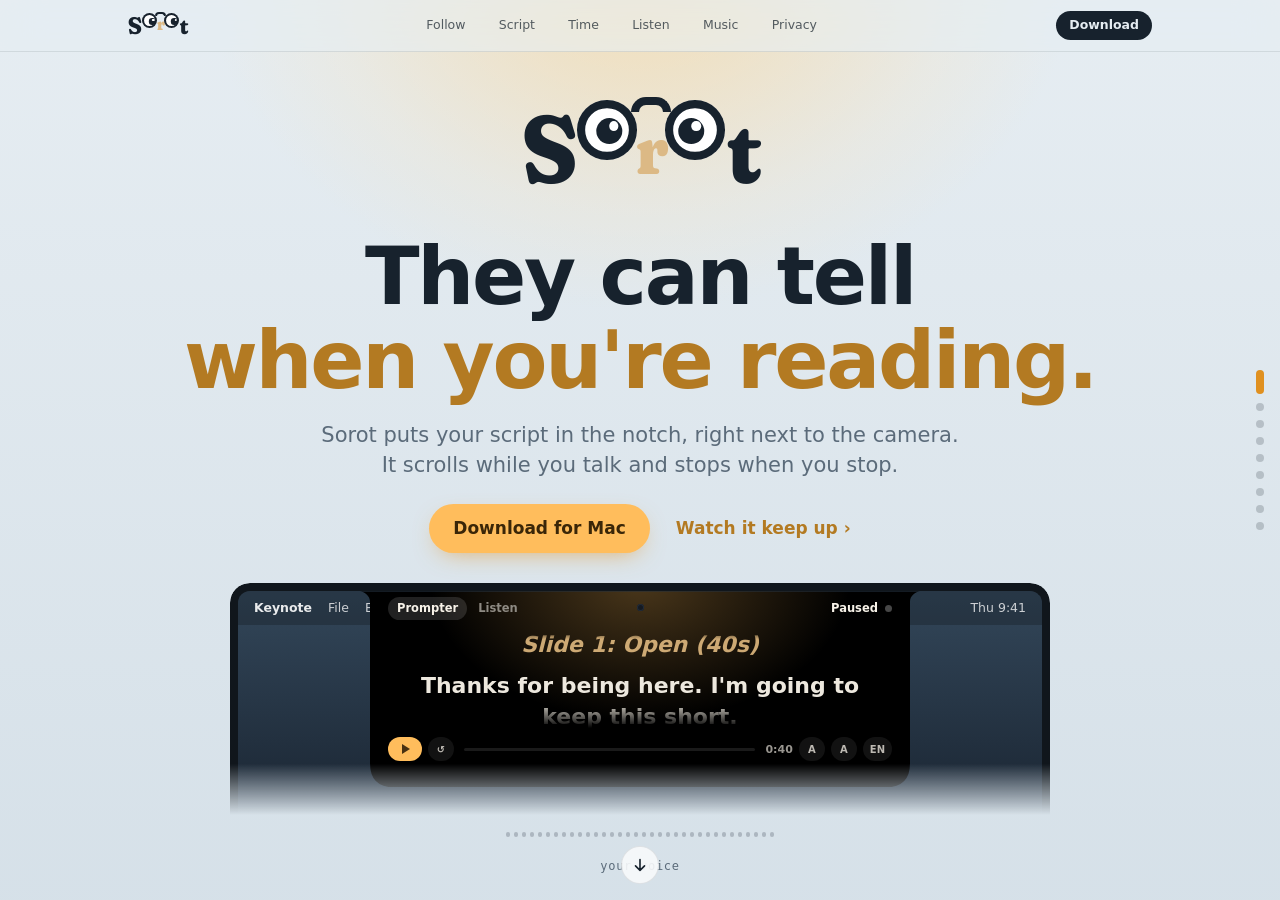
==== commit e4919e8a: "Send-to-Mac promo: 20% off Pro with KIRIMMACBOOK, carried from the phone to Mac checkout The link a " ====
--- a/index.html
+++ b/index.html
@@ -20,6 +20,7 @@
 <link rel="preconnect" href="https://fonts.gstatic.com" crossorigin>
 <link rel="stylesheet" href="https://fonts.googleapis.com/css2?family=Fraunces:opsz,wght,SOFT@144,750,100&text=Sorot&display=swap">
 <link rel="stylesheet" href="site.css?v=28">
+<script src="/analytics.js?v=2"></script>
 </head>
 <body>
 
@@ -145,6 +146,7 @@
       <h2 class="r">Didn't catch that?<br><span class="grad-vice">Read it.</span></h2>
       <p class="lede r">Switch to Listen and the notch captions whoever is talking: the person across the table, or the call on your Mac. Pause when you need a minute, stop when they're done.</p>
       <p class="lede r tight">Got a recording? <b>Drop it on the notch.</b> A voice memo, a call, a video: it's turned into text on your Mac in seconds. Save any transcript as text with timestamps, or as <b>.srt subtitles</b> for your video editor.</p>
+      <p class="lede r tight">Speak in two languages at once? Sorot pairs Apple's speech model with <b>Whisper</b>, picking whichever hears each sentence better, all on your Mac. "Kita harus deploy dulu ke staging" comes out right.</p>
       <div class="demo r" data-demo="listen">
         <div class="screen">
           <div class="menubar"><span><b>FaceTime</b><i>File</i><i>Edit</i><i>Video</i></span><span><i>Thu 9:41</i></span></div>
@@ -239,8 +241,8 @@
     <div class="wrap center">
       <img class="app-icon" src="img/icon.png?v=2" alt="" width="132" height="132">
       <h2 class="r huge">Look up.</h2>
-      <p class="lede r">Free to download. Music is free, and the prompter and Listen are yours for three sessions each. Then <b>Sorot Pro</b> is $8.99, once, with every update to come.</p>
-      <p class="links r"><a class="btn" href="https://github.com/rzrizaldy/sorot/releases/latest/download/Sorot.dmg">Download for Mac</a><a class="btn ghost-btn" href="/buy/">Get Pro · $8.99</a></p>
+      <p class="lede r">Free to download. Music is free, and the prompter and Listen are yours for three sessions each. Then <b>Sorot Pro</b> is <span data-price>$8.99</span>, once, with every update to come.</p>
+      <p class="links r"><a class="btn" href="https://github.com/rzrizaldy/sorot/releases/latest/download/Sorot.dmg">Download for Mac</a><a class="btn ghost-btn" href="/buy/">Get Pro · <span data-price>$8.99</span></a></p>
       <p class="meta r"><span id="latest">Sorot.dmg · macOS 26+ · Apple silicon</span> · <a href="/activate/">Activate Pro</a> · <a href="https://github.com/rzrizaldy/sorot/releases">All versions</a> · <a id="sumLink" href="https://github.com/rzrizaldy/sorot/releases/latest">SHA-256</a></p>
       <p class="appstore r"><img src="img/mac-app-store.svg" alt="Mac App Store" width="156" height="40"><span class="soon">Coming soon</span></p>
       <ol class="steps r">
@@ -272,7 +274,8 @@
   </section>
 </main>
 
-<script src="phone.js?v=1"></script>
-<script src="demo.js?v=26"></script>
+<script src="price.js?v=2"></script>
+<script src="phone.js?v=5"></script>
+<script src="demo.js?v=27"></script>
 </body>
 </html>
